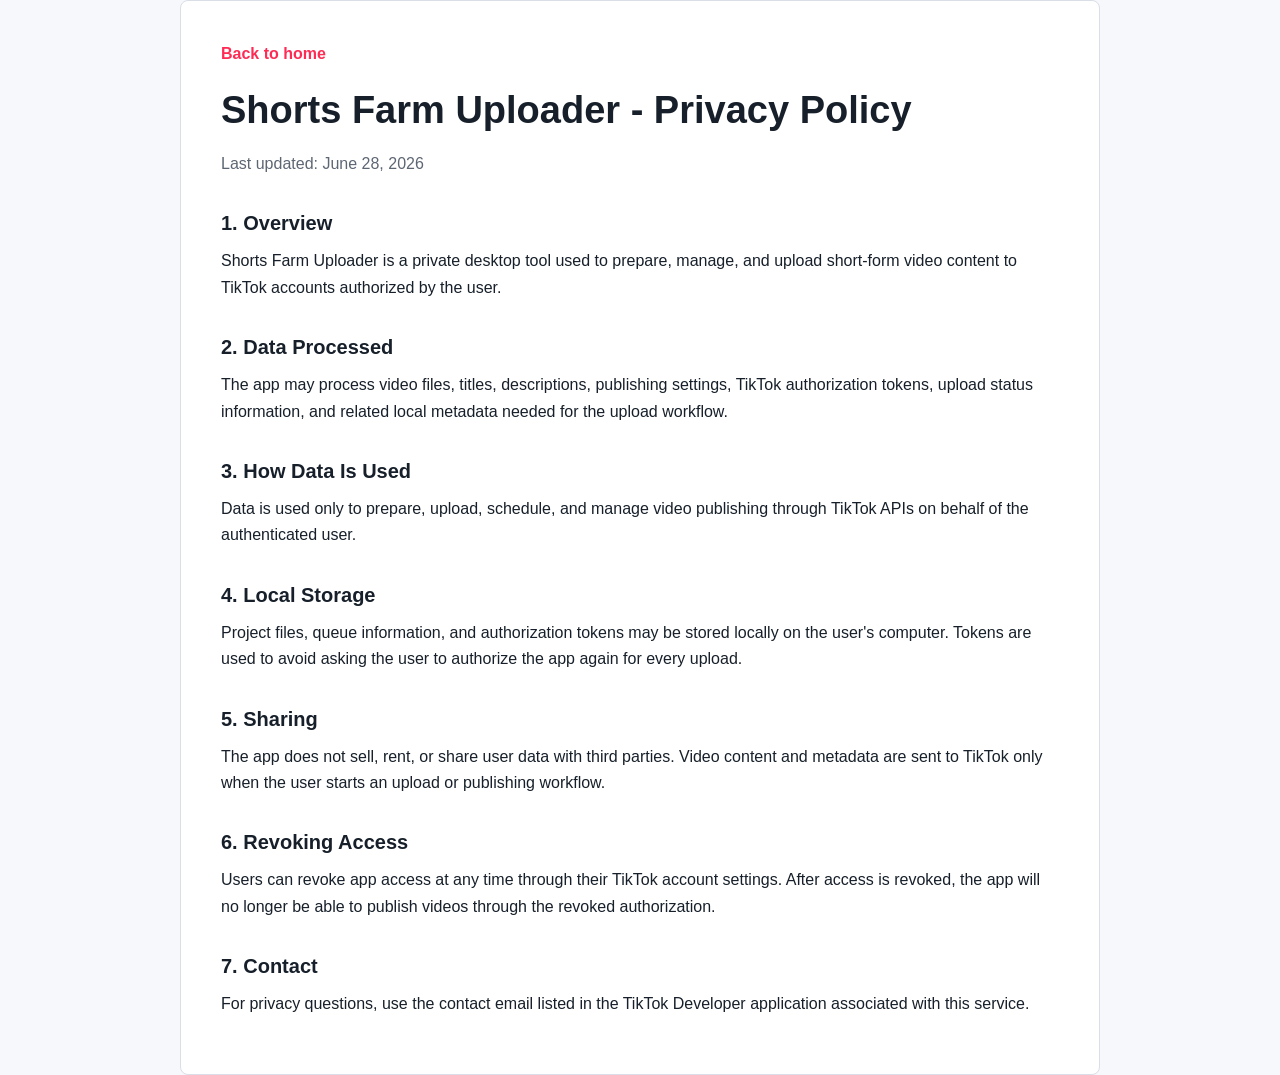
==== privacy.html @ 48a83fab "Add Shorts Farm legal pages" ====
<!doctype html>
<html lang="en">
  <head>
    <meta charset="utf-8">
    <meta name="viewport" content="width=device-width, initial-scale=1">
    <title>Privacy Policy - Shorts Farm Uploader</title>
    <link rel="stylesheet" href="style.css">
  </head>
  <body>
    <main class="page legal">
      <a class="back" href="index.html">Back to home</a>
      <h1>Shorts Farm Uploader - Privacy Policy</h1>
      <p class="updated">Last updated: June 28, 2026</p>

      <h2>1. Overview</h2>
      <p>
        Shorts Farm Uploader is a private desktop tool used to prepare,
        manage, and upload short-form video content to TikTok accounts
        authorized by the user.
      </p>

      <h2>2. Data Processed</h2>
      <p>
        The app may process video files, titles, descriptions, publishing
        settings, TikTok authorization tokens, upload status information, and
        related local metadata needed for the upload workflow.
      </p>

      <h2>3. How Data Is Used</h2>
      <p>
        Data is used only to prepare, upload, schedule, and manage video
        publishing through TikTok APIs on behalf of the authenticated user.
      </p>

      <h2>4. Local Storage</h2>
      <p>
        Project files, queue information, and authorization tokens may be
        stored locally on the user's computer. Tokens are used to avoid asking
        the user to authorize the app again for every upload.
      </p>

      <h2>5. Sharing</h2>
      <p>
        The app does not sell, rent, or share user data with third parties.
        Video content and metadata are sent to TikTok only when the user starts
        an upload or publishing workflow.
      </p>

      <h2>6. Revoking Access</h2>
      <p>
        Users can revoke app access at any time through their TikTok account
        settings. After access is revoked, the app will no longer be able to
        publish videos through the revoked authorization.
      </p>

      <h2>7. Contact</h2>
      <p>
        For privacy questions, use the contact email listed in the TikTok
        Developer application associated with this service.
      </p>
    </main>
  </body>
</html>
---- style.css ----
:root {
  color-scheme: light;
  --bg: #f7f8fb;
  --text: #17202a;
  --muted: #5d6673;
  --line: #d9dee7;
  --accent: #fe2c55;
  --panel: #ffffff;
}

* {
  box-sizing: border-box;
}

body {
  margin: 0;
  min-height: 100vh;
  background: var(--bg);
  color: var(--text);
  font: 16px/1.65 Arial, Helvetica, sans-serif;
}

.page {
  width: min(920px, calc(100% - 32px));
  margin: 0 auto;
  padding: 64px 0;
}

.hero,
.legal {
  background: var(--panel);
  border: 1px solid var(--line);
  border-radius: 8px;
  padding: 40px;
}

.eyebrow {
  margin: 0 0 8px;
  color: var(--accent);
  font-size: 13px;
  font-weight: 700;
  letter-spacing: 0.08em;
  text-transform: uppercase;
}

h1 {
  margin: 0 0 18px;
  font-size: 38px;
  line-height: 1.15;
}

h2 {
  margin: 30px 0 8px;
  font-size: 20px;
}

p {
  margin: 0 0 16px;
}

.updated {
  color: var(--muted);
}

.links {
  display: flex;
  flex-wrap: wrap;
  gap: 12px;
  margin-top: 18px;
}

a {
  color: var(--accent);
  font-weight: 700;
  text-decoration: none;
}

.links a {
  display: inline-flex;
  align-items: center;
  min-height: 44px;
  padding: 8px 16px;
  background: var(--panel);
  border: 1px solid var(--line);
  border-radius: 8px;
}

.back {
  display: inline-block;
  margin-bottom: 22px;
}

@media (max-width: 640px) {
  .page {
    padding: 24px 0;
  }

  .hero,
  .legal {
    padding: 24px;
  }

  h1 {
    font-size: 30px;
  }
}
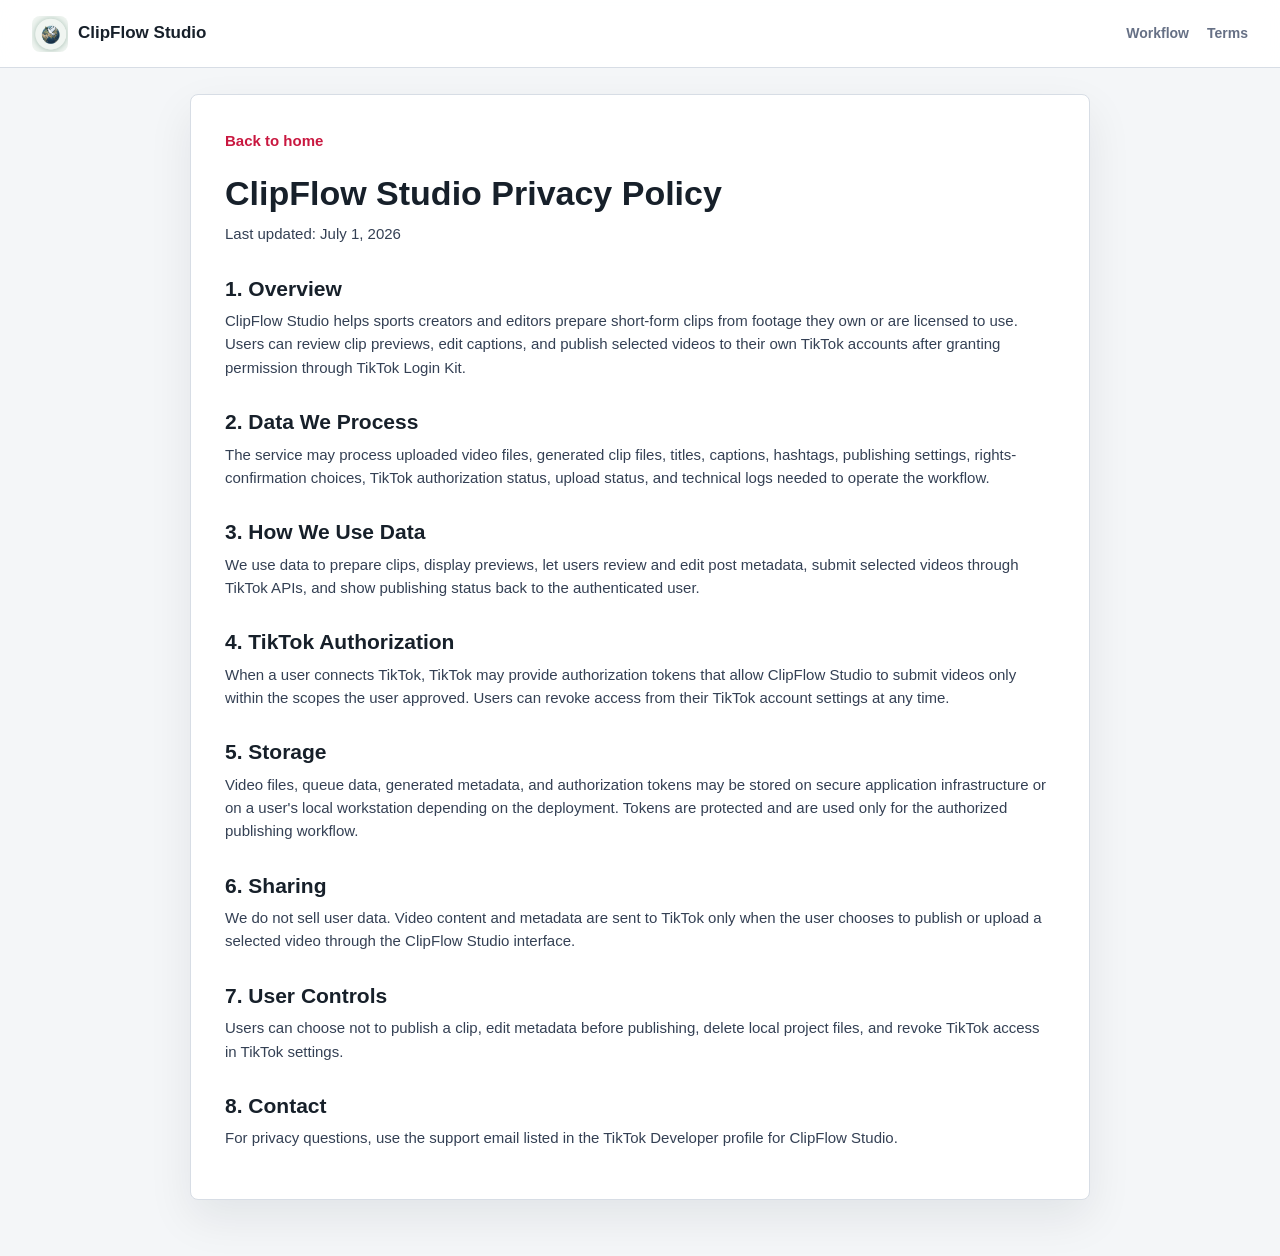
==== commit 4ab3758d: "Prepare ClipFlow Studio review site" ====
--- a/privacy.html
+++ b/privacy.html
@@ -3,61 +3,86 @@
   <head>
     <meta charset="utf-8">
     <meta name="viewport" content="width=device-width, initial-scale=1">
-    <title>Privacy Policy - Shorts Farm Uploader</title>
+    <title>Privacy Policy - ClipFlow Studio</title>
     <link rel="stylesheet" href="style.css">
   </head>
   <body>
-    <main class="page legal">
-      <a class="back" href="index.html">Back to home</a>
-      <h1>Shorts Farm Uploader - Privacy Policy</h1>
-      <p class="updated">Last updated: June 28, 2026</p>
+    <header class="topbar">
+      <a class="brand" href="index.html" aria-label="ClipFlow Studio home">
+        <img src="app-icon-1024.png" alt="" width="36" height="36">
+        <span>ClipFlow Studio</span>
+      </a>
+      <nav aria-label="Primary">
+        <a href="index.html#workflow">Workflow</a>
+        <a href="terms.html">Terms</a>
+      </nav>
+    </header>
 
-      <h2>1. Overview</h2>
-      <p>
-        Shorts Farm Uploader is a private desktop tool used to prepare,
-        manage, and upload short-form video content to TikTok accounts
-        authorized by the user.
-      </p>
+    <main class="legal-page">
+      <article class="legal">
+        <a class="back" href="index.html">Back to home</a>
+        <h1>ClipFlow Studio Privacy Policy</h1>
+        <p class="updated">Last updated: July 1, 2026</p>
 
-      <h2>2. Data Processed</h2>
-      <p>
-        The app may process video files, titles, descriptions, publishing
-        settings, TikTok authorization tokens, upload status information, and
-        related local metadata needed for the upload workflow.
-      </p>
+        <h2>1. Overview</h2>
+        <p>
+          ClipFlow Studio helps sports creators and editors prepare short-form
+          clips from footage they own or are licensed to use. Users can review
+          clip previews, edit captions, and publish selected videos to their own
+          TikTok accounts after granting permission through TikTok Login Kit.
+        </p>
 
-      <h2>3. How Data Is Used</h2>
-      <p>
-        Data is used only to prepare, upload, schedule, and manage video
-        publishing through TikTok APIs on behalf of the authenticated user.
-      </p>
+        <h2>2. Data We Process</h2>
+        <p>
+          The service may process uploaded video files, generated clip files,
+          titles, captions, hashtags, publishing settings, rights-confirmation
+          choices, TikTok authorization status, upload status, and technical
+          logs needed to operate the workflow.
+        </p>
 
-      <h2>4. Local Storage</h2>
-      <p>
-        Project files, queue information, and authorization tokens may be
-        stored locally on the user's computer. Tokens are used to avoid asking
-        the user to authorize the app again for every upload.
-      </p>
+        <h2>3. How We Use Data</h2>
+        <p>
+          We use data to prepare clips, display previews, let users review and
+          edit post metadata, submit selected videos through TikTok APIs, and
+          show publishing status back to the authenticated user.
+        </p>
 
-      <h2>5. Sharing</h2>
-      <p>
-        The app does not sell, rent, or share user data with third parties.
-        Video content and metadata are sent to TikTok only when the user starts
-        an upload or publishing workflow.
-      </p>
+        <h2>4. TikTok Authorization</h2>
+        <p>
+          When a user connects TikTok, TikTok may provide authorization tokens
+          that allow ClipFlow Studio to submit videos only within the scopes the
+          user approved. Users can revoke access from their TikTok account
+          settings at any time.
+        </p>
 
-      <h2>6. Revoking Access</h2>
-      <p>
-        Users can revoke app access at any time through their TikTok account
-        settings. After access is revoked, the app will no longer be able to
-        publish videos through the revoked authorization.
-      </p>
+        <h2>5. Storage</h2>
+        <p>
+          Video files, queue data, generated metadata, and authorization tokens
+          may be stored on secure application infrastructure or on a user's
+          local workstation depending on the deployment. Tokens are protected
+          and are used only for the authorized publishing workflow.
+        </p>
 
-      <h2>7. Contact</h2>
-      <p>
-        For privacy questions, use the contact email listed in the TikTok
-        Developer application associated with this service.
-      </p>
+        <h2>6. Sharing</h2>
+        <p>
+          We do not sell user data. Video content and metadata are sent to
+          TikTok only when the user chooses to publish or upload a selected
+          video through the ClipFlow Studio interface.
+        </p>
+
+        <h2>7. User Controls</h2>
+        <p>
+          Users can choose not to publish a clip, edit metadata before
+          publishing, delete local project files, and revoke TikTok access in
+          TikTok settings.
+        </p>
+
+        <h2>8. Contact</h2>
+        <p>
+          For privacy questions, use the support email listed in the TikTok
+          Developer profile for ClipFlow Studio.
+        </p>
+      </article>
     </main>
   </body>
 </html>
--- a/style.css
+++ b/style.css
@@ -1,11 +1,17 @@
 :root {
   color-scheme: light;
-  --bg: #f7f8fb;
+  --bg: #f4f6f8;
+  --panel: #ffffff;
+  --panel-soft: #f9fafb;
   --text: #17202a;
-  --muted: #5d6673;
-  --line: #d9dee7;
+  --muted: #667085;
+  --line: #d7dde5;
   --accent: #fe2c55;
-  --panel: #ffffff;
+  --accent-dark: #c91840;
+  --cyan: #12b9c8;
+  --green: #1b8f62;
+  --amber: #b7791f;
+  --shadow: 0 18px 45px rgba(17, 24, 39, 0.08);
 }
 
 * {
@@ -17,90 +23,499 @@
   min-height: 100vh;
   background: var(--bg);
   color: var(--text);
-  font: 16px/1.65 Arial, Helvetica, sans-serif;
-}
-
-.page {
-  width: min(920px, calc(100% - 32px));
-  margin: 0 auto;
-  padding: 64px 0;
-}
-
-.hero,
-.legal {
+  font: 15px/1.55 Arial, Helvetica, sans-serif;
+}
+
+a {
+  color: inherit;
+  text-decoration: none;
+}
+
+button,
+select,
+textarea,
+input {
+  font: inherit;
+}
+
+button {
+  min-height: 42px;
+  padding: 10px 16px;
+  border: 0;
+  border-radius: 8px;
+  background: var(--accent);
+  color: #fff;
+  font-weight: 700;
+  cursor: default;
+}
+
+.topbar {
+  position: sticky;
+  top: 0;
+  z-index: 10;
+  display: flex;
+  align-items: center;
+  justify-content: space-between;
+  gap: 24px;
+  min-height: 68px;
+  padding: 0 32px;
+  background: rgba(255, 255, 255, 0.92);
+  border-bottom: 1px solid var(--line);
+  backdrop-filter: blur(14px);
+}
+
+.brand,
+.topbar nav,
+.user-pill {
+  display: flex;
+  align-items: center;
+}
+
+.brand {
+  gap: 10px;
+  font-size: 17px;
+  font-weight: 800;
+}
+
+.brand img {
+  width: 36px;
+  height: 36px;
+  border-radius: 8px;
+}
+
+.topbar nav {
+  gap: 18px;
+  color: var(--muted);
+  font-size: 14px;
+  font-weight: 700;
+}
+
+.workspace {
+  display: grid;
+  grid-template-columns: 250px minmax(0, 1fr);
+  gap: 18px;
+  width: min(1220px, calc(100% - 32px));
+  margin: 22px auto;
+}
+
+.panel {
   background: var(--panel);
   border: 1px solid var(--line);
   border-radius: 8px;
-  padding: 40px;
+  box-shadow: var(--shadow);
+}
+
+.sidebar {
+  align-self: start;
+  padding: 18px;
+}
+
+.user-pill {
+  gap: 10px;
+  padding-bottom: 18px;
+  border-bottom: 1px solid var(--line);
+}
+
+.avatar {
+  display: grid;
+  width: 42px;
+  height: 42px;
+  place-items: center;
+  border-radius: 8px;
+  background: #111827;
+  color: #fff;
+  font-weight: 800;
+}
+
+small,
+.clip-card p,
+.updated {
+  display: block;
+  color: var(--muted);
+}
+
+.nav-item {
+  display: block;
+  margin-top: 8px;
+  padding: 11px 12px;
+  border-radius: 8px;
+  color: var(--muted);
+  font-weight: 700;
+}
+
+.nav-item.active {
+  background: #fff1f4;
+  color: var(--accent-dark);
+}
+
+.main-panel {
+  padding: 22px;
+}
+
+.section-head {
+  display: flex;
+  align-items: start;
+  justify-content: space-between;
+  gap: 18px;
+  margin-bottom: 18px;
 }
 
 .eyebrow {
-  margin: 0 0 8px;
-  color: var(--accent);
+  margin: 0 0 6px;
+  color: var(--accent-dark);
+  font-size: 12px;
+  font-weight: 800;
+  letter-spacing: 0;
+  text-transform: uppercase;
+}
+
+h1,
+h2,
+p {
+  margin-top: 0;
+}
+
+h1 {
+  max-width: 720px;
+  margin-bottom: 0;
+  font-size: 34px;
+  line-height: 1.12;
+}
+
+h2 {
+  margin-bottom: 8px;
+  font-size: 21px;
+  line-height: 1.22;
+}
+
+.clip-grid {
+  display: grid;
+  grid-template-columns: repeat(3, minmax(0, 1fr));
+  gap: 12px;
+  margin-bottom: 18px;
+}
+
+.clip-card {
+  min-height: 190px;
+  padding: 12px;
+  border: 1px solid var(--line);
+  border-radius: 8px;
+  background: var(--panel-soft);
+}
+
+.clip-card.selected {
+  border-color: var(--accent);
+  background: #fff7f9;
+}
+
+.clip-card h2 {
+  margin-top: 10px;
+  font-size: 16px;
+}
+
+.thumb {
+  position: relative;
+  height: 98px;
+  overflow: hidden;
+  border-radius: 8px;
+  background: #162033;
+}
+
+.thumb::before,
+.thumb::after,
+.video-window::before,
+.bottom-window::before {
+  content: "";
+  position: absolute;
+  inset: auto;
+}
+
+.thumb span {
+  position: absolute;
+  right: 8px;
+  bottom: 8px;
+  padding: 3px 7px;
+  border-radius: 6px;
+  background: rgba(0, 0, 0, 0.72);
+  color: #fff;
+  font-size: 12px;
+  font-weight: 800;
+}
+
+.pitch::before {
+  left: 16px;
+  right: 16px;
+  top: 18px;
+  bottom: 18px;
+  border: 2px solid rgba(255, 255, 255, 0.65);
+}
+
+.pitch::after {
+  left: 50%;
+  top: 18px;
+  bottom: 18px;
+  width: 2px;
+  background: rgba(255, 255, 255, 0.65);
+}
+
+.replay {
+  background: linear-gradient(135deg, #101827, #334155);
+}
+
+.replay::before {
+  left: 18px;
+  top: 24px;
+  width: 58px;
+  height: 58px;
+  border: 10px solid rgba(18, 185, 200, 0.68);
+  border-radius: 999px;
+}
+
+.crowd {
+  background: linear-gradient(135deg, #13251d, #315c45);
+}
+
+.crowd::before {
+  left: 18px;
+  right: 18px;
+  top: 20px;
+  height: 9px;
+  background: repeating-linear-gradient(
+    90deg,
+    rgba(255, 255, 255, 0.8) 0 8px,
+    rgba(255, 255, 255, 0.18) 8px 14px
+  );
+}
+
+.editor {
+  display: grid;
+  grid-template-columns: minmax(240px, 330px) minmax(0, 1fr);
+  gap: 18px;
+  align-items: stretch;
+}
+
+.phone-preview {
+  aspect-ratio: 9 / 16;
+  min-height: 520px;
+  padding: 12px;
+  border-radius: 8px;
+  background: #111827;
+  color: #fff;
+  display: grid;
+  grid-template-rows: 42px 1fr auto 145px;
+  gap: 10px;
+}
+
+.top-banner {
+  display: grid;
+  place-items: center;
+  border-radius: 8px;
+  background: #fff;
+  color: #111827;
+  font-weight: 900;
+}
+
+.video-window,
+.bottom-window {
+  position: relative;
+  overflow: hidden;
+  border-radius: 8px;
+  background: #233144;
+}
+
+.video-window::before {
+  left: 12%;
+  right: 12%;
+  top: 18%;
+  bottom: 18%;
+  border: 3px solid rgba(255, 255, 255, 0.55);
+}
+
+.bottom-window {
+  background: #1f3a2f;
+}
+
+.bottom-window::before {
+  left: 8%;
+  right: 8%;
+  bottom: 22px;
+  height: 3px;
+  background: rgba(255, 255, 255, 0.7);
+}
+
+.subtitle {
+  padding: 8px;
+  text-align: center;
+  font-size: 14px;
+  font-weight: 800;
+}
+
+.publish-form {
+  display: grid;
+  align-content: start;
+  gap: 14px;
+  padding: 18px;
+  border: 1px solid var(--line);
+  border-radius: 8px;
+  background: var(--panel-soft);
+}
+
+label {
+  display: grid;
+  gap: 6px;
+  color: var(--muted);
   font-size: 13px;
-  font-weight: 700;
-  letter-spacing: 0.08em;
-  text-transform: uppercase;
-}
-
-h1 {
-  margin: 0 0 18px;
-  font-size: 38px;
-  line-height: 1.15;
-}
-
-h2 {
-  margin: 30px 0 8px;
-  font-size: 20px;
-}
-
-p {
-  margin: 0 0 16px;
-}
-
-.updated {
+  font-weight: 800;
+}
+
+textarea,
+select {
+  width: 100%;
+  border: 1px solid var(--line);
+  border-radius: 8px;
+  background: #fff;
+  color: var(--text);
+  padding: 10px 12px;
+}
+
+.check {
+  display: flex;
+  align-items: center;
+  gap: 8px;
+  color: var(--text);
+}
+
+.content-band {
+  display: grid;
+  grid-template-columns: minmax(220px, 330px) minmax(0, 1fr);
+  gap: 24px;
+  width: min(1220px, calc(100% - 32px));
+  margin: 18px auto;
+  padding: 28px;
+  border-top: 1px solid var(--line);
+}
+
+.steps {
+  display: grid;
+  grid-template-columns: repeat(3, minmax(0, 1fr));
+  gap: 12px;
+}
+
+.steps article,
+.checks {
+  padding: 18px;
+  border: 1px solid var(--line);
+  border-radius: 8px;
+  background: var(--panel);
+}
+
+.steps strong {
+  display: block;
+  margin-bottom: 8px;
+}
+
+.split p {
+  max-width: 640px;
   color: var(--muted);
 }
 
-.links {
+.checks {
+  margin: 0;
+  padding-left: 38px;
+}
+
+.checks li {
+  margin: 8px 0;
+}
+
+footer {
   display: flex;
   flex-wrap: wrap;
-  gap: 12px;
-  margin-top: 18px;
-}
-
-a {
-  color: var(--accent);
-  font-weight: 700;
-  text-decoration: none;
-}
-
-.links a {
-  display: inline-flex;
-  align-items: center;
-  min-height: 44px;
-  padding: 8px 16px;
+  gap: 16px;
+  width: min(1220px, calc(100% - 32px));
+  margin: 30px auto 48px;
+  color: var(--muted);
+}
+
+footer span {
+  color: var(--text);
+  font-weight: 800;
+}
+
+.legal-page {
+  width: min(900px, calc(100% - 32px));
+  margin: 26px auto 56px;
+}
+
+.legal {
+  padding: 34px;
   background: var(--panel);
   border: 1px solid var(--line);
   border-radius: 8px;
+  box-shadow: var(--shadow);
+}
+
+.legal h1 {
+  margin-bottom: 10px;
+}
+
+.legal h2 {
+  margin-top: 30px;
+}
+
+.legal p {
+  color: #344054;
 }
 
 .back {
   display: inline-block;
   margin-bottom: 22px;
-}
-
-@media (max-width: 640px) {
-  .page {
-    padding: 24px 0;
-  }
-
-  .hero,
+  color: var(--accent-dark);
+  font-weight: 800;
+}
+
+@media (max-width: 900px) {
+  .topbar,
+  .section-head,
+  footer {
+    align-items: flex-start;
+    flex-direction: column;
+  }
+
+  .topbar {
+    position: static;
+    padding: 16px;
+  }
+
+  .topbar nav {
+    flex-wrap: wrap;
+  }
+
+  .workspace,
+  .content-band,
+  .editor {
+    grid-template-columns: 1fr;
+  }
+
+  .clip-grid,
+  .steps {
+    grid-template-columns: 1fr;
+  }
+
+  .phone-preview {
+    width: min(330px, 100%);
+    min-height: auto;
+  }
+}
+
+@media (max-width: 560px) {
+  h1 {
+    font-size: 28px;
+  }
+
+  .main-panel,
+  .content-band,
   .legal {
-    padding: 24px;
-  }
-
-  h1 {
-    font-size: 30px;
-  }
-}
+    padding: 18px;
+  }
+}
